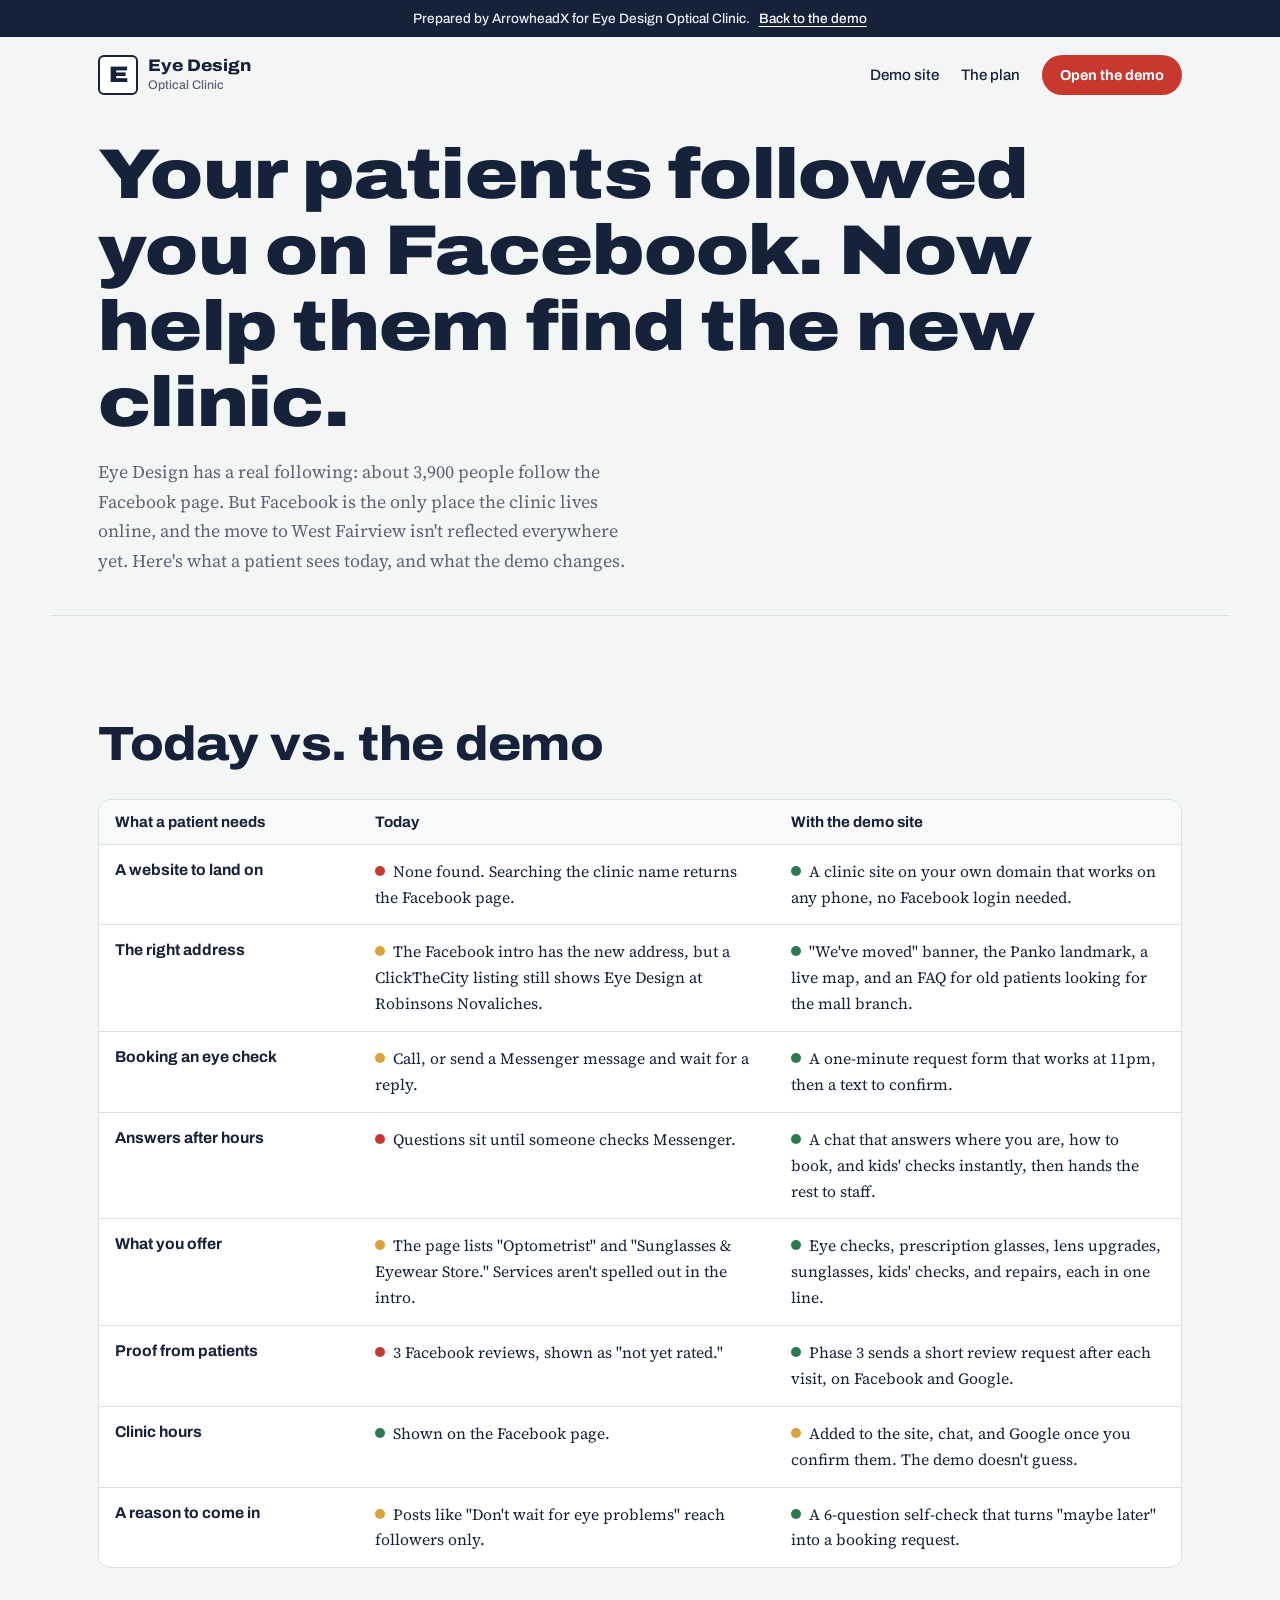
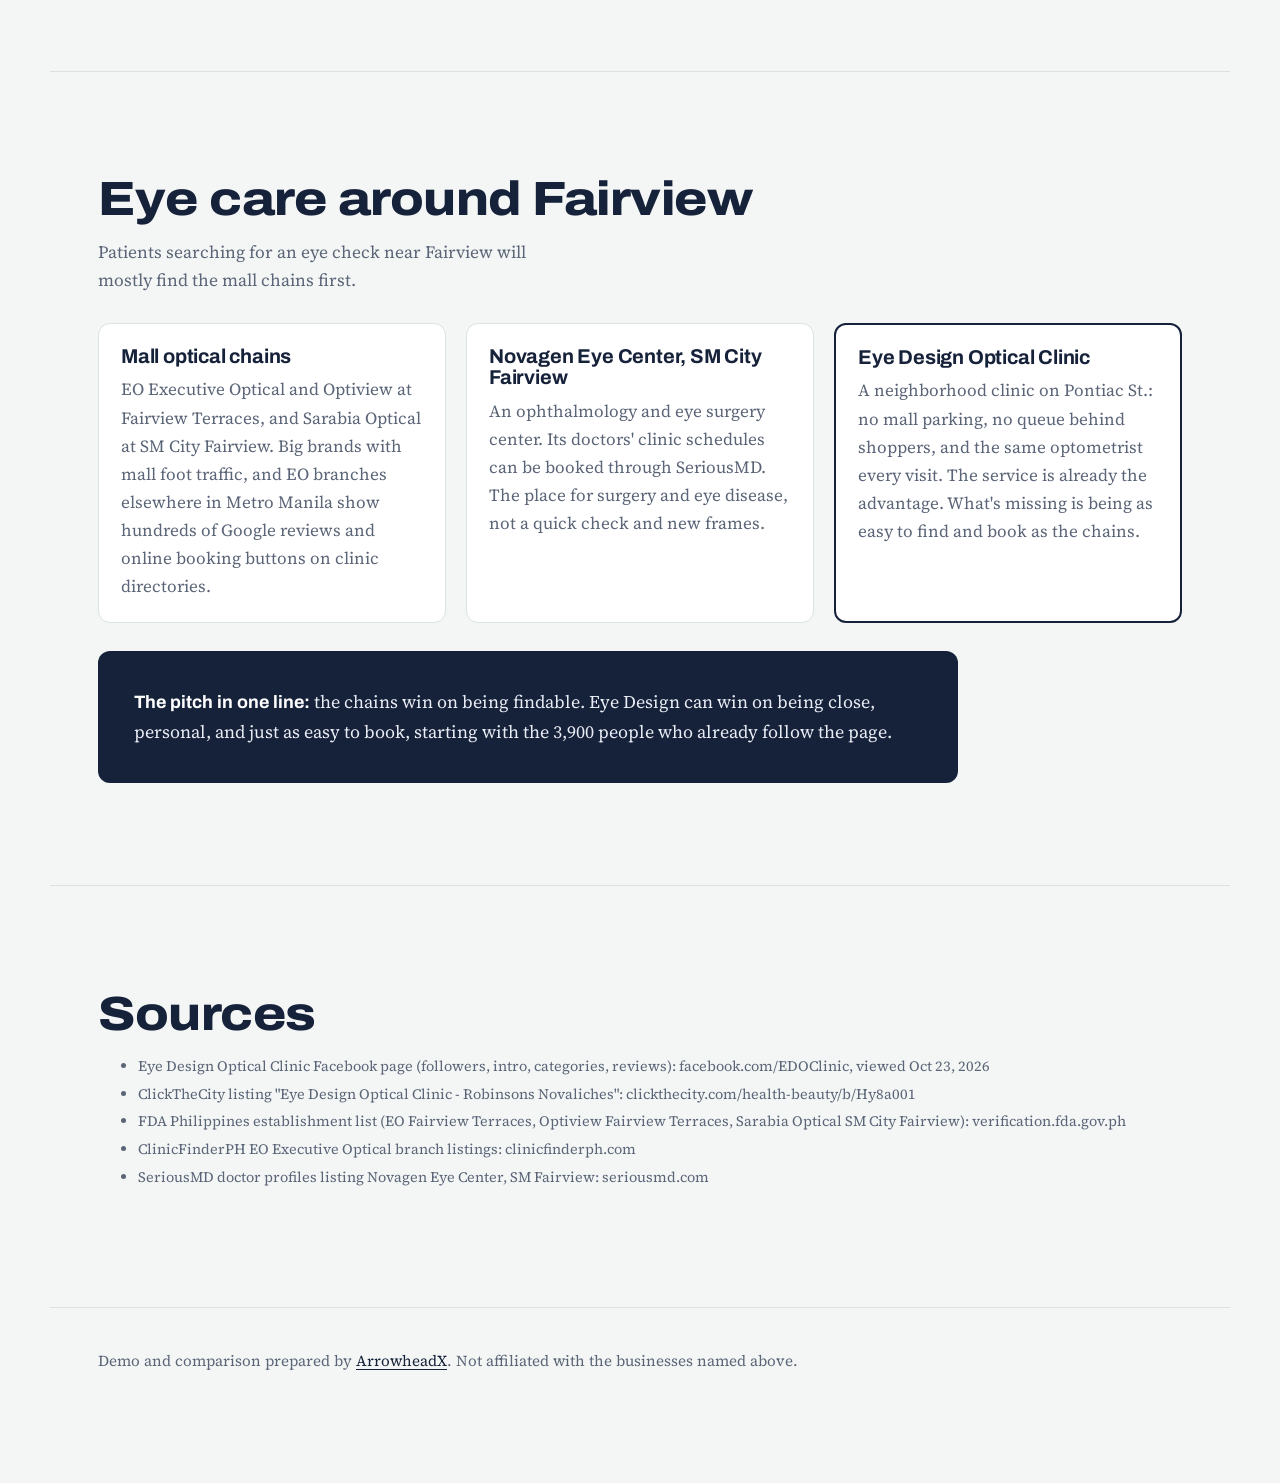
==== compare.html @ 6e3d589e "Eye Design Optical demo, comparison, and plan pages Co-Authored-By: Claude Opus 5.5 <noreply@anthrop" ====
<!doctype html>
<html lang="en">
<head>
<meta charset="utf-8">
<meta name="viewport" content="width=device-width, initial-scale=1">
<title>Eye Design Optical Clinic: today vs. the demo</title>
<meta name="description" content="How Eye Design Optical Clinic's current online presence compares with the ArrowheadX demo site, and with other eye care options in Fairview.">
<meta name="robots" content="noindex, nofollow">
<link rel="preconnect" href="https://fonts.googleapis.com">
<link rel="preconnect" href="https://fonts.gstatic.com" crossorigin>
<link href="https://fonts.googleapis.com/css2?family=Archivo:wdth,wght@62..125,400..900&family=Source+Serif+4:opsz,wght@8..60,400;8..60,600&display=swap" rel="stylesheet">
<link rel="stylesheet" href="styles.css">
<link rel="icon" href="data:image/svg+xml,%3Csvg xmlns='http://www.w3.org/2000/svg' viewBox='0 0 32 32'%3E%3Crect width='32' height='32' rx='6' fill='%23ffffff'/%3E%3Cpath d='M8 8h16v4H13v2h9v4h-9v2h11v4H8z' fill='%2316213A'/%3E%3C/svg%3E">
</head>
<body>
<div class="demo-bar" role="note">Prepared by ArrowheadX for Eye Design Optical Clinic. <a href="/">Back to the demo</a></div>

<header class="top">
  <a class="brand" href="/" aria-label="Back to the demo site">
    <span class="brand-mark" aria-hidden="true">E</span>
    <span class="brand-name">Eye Design<br><small>Optical Clinic</small></span>
  </a>
  <nav aria-label="Pages">
    <a href="/">Demo site</a>
    <a href="pitch">The plan</a>
    <a class="btn btn-red btn-sm" href="/">Open the demo</a>
  </nav>
</header>

<main>
<section class="page-head">
  <h1>Your patients followed you on Facebook. Now help them find the new clinic.</h1>
  <p>Eye Design has a real following: about 3,900 people follow the Facebook page. But Facebook is the only place the clinic lives online, and the move to West Fairview isn't reflected everywhere yet. Here's what a patient sees today, and what the demo changes.</p>
</section>

<section class="section" aria-labelledby="t1">
  <h2 id="t1">Today vs. the demo</h2>
  <div class="tbl-wrap">
    <table>
      <thead><tr><th scope="col">What a patient needs</th><th scope="col">Today</th><th scope="col">With the demo site</th></tr></thead>
      <tbody>
        <tr><th scope="row">A website to land on</th>
          <td><span class="mark no"></span>None found. Searching the clinic name returns the Facebook page.</td>
          <td><span class="mark yes"></span>A clinic site on your own domain that works on any phone, no Facebook login needed.</td></tr>
        <tr><th scope="row">The right address</th>
          <td><span class="mark part"></span>The Facebook intro has the new address, but a ClickTheCity listing still shows Eye Design at Robinsons Novaliches.</td>
          <td><span class="mark yes"></span>"We've moved" banner, the Panko landmark, a live map, and an FAQ for old patients looking for the mall branch.</td></tr>
        <tr><th scope="row">Booking an eye check</th>
          <td><span class="mark part"></span>Call, or send a Messenger message and wait for a reply.</td>
          <td><span class="mark yes"></span>A one-minute request form that works at 11pm, then a text to confirm.</td></tr>
        <tr><th scope="row">Answers after hours</th>
          <td><span class="mark no"></span>Questions sit until someone checks Messenger.</td>
          <td><span class="mark yes"></span>A chat that answers where you are, how to book, and kids' checks instantly, then hands the rest to staff.</td></tr>
        <tr><th scope="row">What you offer</th>
          <td><span class="mark part"></span>The page lists "Optometrist" and "Sunglasses &amp; Eyewear Store." Services aren't spelled out in the intro.</td>
          <td><span class="mark yes"></span>Eye checks, prescription glasses, lens upgrades, sunglasses, kids' checks, and repairs, each in one line.</td></tr>
        <tr><th scope="row">Proof from patients</th>
          <td><span class="mark no"></span>3 Facebook reviews, shown as "not yet rated."</td>
          <td><span class="mark yes"></span>Phase 3 sends a short review request after each visit, on Facebook and Google.</td></tr>
        <tr><th scope="row">Clinic hours</th>
          <td><span class="mark yes"></span>Shown on the Facebook page.</td>
          <td><span class="mark part"></span>Added to the site, chat, and Google once you confirm them. The demo doesn't guess.</td></tr>
        <tr><th scope="row">A reason to come in</th>
          <td><span class="mark part"></span>Posts like "Don't wait for eye problems" reach followers only.</td>
          <td><span class="mark yes"></span>A 6-question self-check that turns "maybe later" into a booking request.</td></tr>
      </tbody>
    </table>
  </div>
</section>

<section class="section" aria-labelledby="t2">
  <h2 id="t2">Eye care around Fairview</h2>
  <p class="section-lede">Patients searching for an eye check near Fairview will mostly find the mall chains first.</p>
  <div class="cols">
    <article class="col">
      <h3>Mall optical chains</h3>
      <p>EO Executive Optical and Optiview at Fairview Terraces, and Sarabia Optical at SM City Fairview. Big brands with mall foot traffic, and EO branches elsewhere in Metro Manila show hundreds of Google reviews and online booking buttons on clinic directories.</p>
    </article>
    <article class="col">
      <h3>Novagen Eye Center, SM City Fairview</h3>
      <p>An ophthalmology and eye surgery center. Its doctors' clinic schedules can be booked through SeriousMD. The place for surgery and eye disease, not a quick check and new frames.</p>
    </article>
    <article class="col us">
      <h3>Eye Design Optical Clinic</h3>
      <p>A neighborhood clinic on Pontiac St.: no mall parking, no queue behind shoppers, and the same optometrist every visit. The service is already the advantage. What's missing is being as easy to find and book as the chains.</p>
    </article>
  </div>
  <div class="callout">
    <strong>The pitch in one line:</strong> the chains win on being findable. Eye Design can win on being close, personal, and just as easy to book, starting with the 3,900 people who already follow the page.
  </div>
</section>

<section class="section" aria-labelledby="t3">
  <h2 id="t3">Sources</h2>
  <ul class="src">
    <li>Eye Design Optical Clinic Facebook page (followers, intro, categories, reviews): facebook.com/EDOClinic, viewed Oct 23, 2026</li>
    <li>ClickTheCity listing "Eye Design Optical Clinic - Robinsons Novaliches": clickthecity.com/health-beauty/b/Hy8a001</li>
    <li>FDA Philippines establishment list (EO Fairview Terraces, Optiview Fairview Terraces, Sarabia Optical SM City Fairview): verification.fda.gov.ph</li>
    <li>ClinicFinderPH EO Executive Optical branch listings: clinicfinderph.com</li>
    <li>SeriousMD doctor profiles listing Novagen Eye Center, SM Fairview: seriousmd.com</li>
  </ul>
</section>
</main>

<footer class="foot">
  <p>Demo and comparison prepared by <a href="https://arrowheadx.ai" rel="noopener">ArrowheadX</a>. Not affiliated with the businesses named above.</p>
</footer>
</body>
</html>
---- styles.css ----
:root{
  --bg:#F3F6F5;
  --panel:#FFFFFF;
  --ink:#16213A;
  --slate:#5B6577;
  --line:#DCE2E0;
  --red:#C9382F;
  --red-d:#A82C24;
  --green:#2D7A4F;
  --green-l:#E4F1EA;
  --red-l:#FBE9E7;
  --r-sm:6px;
  --r:12px;
  --display:"Archivo",system-ui,sans-serif;
  --body:"Source Serif 4",Georgia,serif;
  --gut:clamp(16px,4vw,48px);
  --max:1180px;
}
*{box-sizing:border-box}
html{scroll-behavior:smooth;-webkit-text-size-adjust:100%}
body{margin:0;background:var(--bg);color:var(--ink);font:400 1.0625rem/1.65 var(--body);overflow-x:hidden}
img,iframe,svg{max-width:100%}
a{color:var(--ink);text-underline-offset:3px}
a:hover{color:var(--red)}
:focus-visible{outline:3px solid var(--red);outline-offset:3px;border-radius:4px}
h1,h2,h3{font-family:var(--display);line-height:1.08;margin:0;letter-spacing:-.01em}
h2{font-size:clamp(1.9rem,4.4vw,3rem);font-weight:800;font-stretch:112%}
h3{font-size:1.25rem;font-weight:700}
p{margin:0}
.sr{position:absolute;width:1px;height:1px;overflow:hidden;clip:rect(0 0 0 0);white-space:nowrap}
.skip{position:absolute;left:-999px;top:8px;background:var(--ink);color:#fff;padding:8px 12px;z-index:50}
.skip:focus{left:8px}

/* demo bar */
.demo-bar{background:var(--ink);color:#E8ECF4;font:500 .85rem/1.4 var(--display);padding:9px var(--gut);text-align:center}
.demo-bar a{color:#fff;margin-left:.4em}

/* header */
.top{max-width:var(--max);margin:0 auto;padding:18px var(--gut);display:flex;align-items:center;justify-content:space-between;gap:16px}
.brand{display:flex;align-items:center;gap:10px;text-decoration:none}
.brand-mark{display:grid;place-items:center;width:40px;height:40px;border:2px solid var(--ink);border-radius:var(--r-sm);font:900 1.4rem/1 var(--display);font-stretch:125%;background:var(--panel)}
.brand-name{font:800 1.05rem/1.05 var(--display);font-stretch:110%}
.brand-name small{font-weight:500;font-size:.78rem;color:var(--slate);font-stretch:100%}
.top nav{display:flex;align-items:center;gap:22px;font:500 .95rem var(--display)}
.top nav a:not(.btn){text-decoration:none}
@media (max-width:760px){.top nav a:not(.btn){display:none}}

/* buttons */
.btn{display:inline-flex;align-items:center;justify-content:center;gap:8px;min-height:48px;padding:0 22px;border-radius:999px;font:700 1rem var(--display);text-decoration:none;border:2px solid transparent;cursor:pointer;transition:background .15s,color .15s,transform .15s}
.btn:active{transform:translateY(1px)}
.btn-red{background:var(--red);color:#fff}
.btn-red:hover{background:var(--red-d);color:#fff}
.btn-line{background:transparent;border-color:var(--ink);color:var(--ink)}
.btn-line:hover{background:var(--ink);color:#fff}
.btn-sm{min-height:40px;padding:0 16px;font-size:.9rem}
.btn-block{width:100%}

/* hero */
.hero{max-width:var(--max);margin:0 auto;padding:8px var(--gut) clamp(48px,8vw,96px)}
.moved{display:flex;align-items:center;gap:12px;flex-wrap:wrap;font:600 .92rem/1.3 var(--display);margin-bottom:22px;color:var(--slate)}
.moved-old{text-decoration:line-through;text-decoration-color:var(--red);text-decoration-thickness:2px}
.moved-new{color:var(--ink);background:var(--panel);border:1px solid var(--line);padding:5px 10px;border-radius:999px}
.moved-line{position:relative;width:56px;height:2px;background:var(--line);overflow:hidden}
.moved-line i{position:absolute;inset:0;background:var(--ink);transform:scaleX(0);transform-origin:left;animation:draw 1.1s .3s ease-out forwards}
@keyframes draw{to{transform:scaleX(1)}}

.hero-grid{display:grid;gap:clamp(24px,4vw,56px);grid-template-columns:1fr}
@media (min-width:980px){.hero-grid{grid-template-columns:minmax(0,1.45fr) minmax(0,1fr);align-items:end}}

.chart{margin:0;background:var(--panel);border:1px solid var(--line);border-radius:var(--r);padding:clamp(20px,4vw,44px) clamp(18px,4vw,44px) 20px;box-shadow:0 0 0 8px #fff,0 30px 60px -40px rgba(22,33,58,.45)}
.chart-rows{display:block;font:inherit;margin:0}
.row{display:flex;align-items:baseline;justify-content:space-between;gap:14px;border-bottom:1px solid #EEF1F0;padding:.12em 0}
.row b{font-family:var(--display);font-weight:900;font-stretch:118%;color:var(--ink);letter-spacing:.01em;transition:filter .6s ease}
.row em{font:500 .72rem/1 var(--display);font-style:normal;color:#9AA3B2;flex:none;font-variant-numeric:tabular-nums}
.r1 b{font-size:clamp(3.2rem,11vw,7.6rem);line-height:.95;letter-spacing:.03em}
.r2 b{font-size:clamp(2.6rem,8.6vw,5.9rem);line-height:.98;letter-spacing:.03em}
.r3 b{font-size:clamp(1.25rem,3.2vw,2.2rem);font-weight:800;line-height:1.15}
.r4 b{font-size:clamp(.98rem,2vw,1.35rem);font-weight:700;font-stretch:108%}
.r5 b{font-size:clamp(.82rem,1.4vw,.98rem);font-weight:600;font-stretch:100%;letter-spacing:.02em}
.row:last-child{border-bottom:0}

/* blur states: 0 = out of focus, 1 = closer, 2 = sharp */
.chart[data-lens="0"] .row b{filter:blur(7px)}
.chart[data-lens="1"] .row b{filter:blur(2.6px)}
.chart[data-lens="1"] .r4 b,.chart[data-lens="1"] .r5 b{filter:blur(1.8px)}
.chart[data-lens="2"] .row b{filter:none}

.duo{display:grid;grid-template-columns:1fr 1fr;height:8px;border-radius:999px;overflow:hidden;margin:18px 0 14px}
.duo span:first-child{background:var(--red)}
.duo span:last-child{background:var(--green)}
.lens-q{display:flex;align-items:center;justify-content:space-between;gap:12px;font:600 .98rem var(--display)}
.lens-btns{display:flex;gap:8px}
.lens{width:48px;height:48px;border-radius:50%;border:2px solid var(--ink);background:var(--panel);font:800 1.15rem var(--display);color:var(--ink);cursor:pointer;transition:background .2s,color .2s,transform .2s}
.lens[aria-pressed="true"]{background:var(--ink);color:#fff;transform:scale(1.06)}
.lens.flash{animation:flash .5s ease}
@keyframes flash{50%{transform:scale(1.14)}}

.hero-side{display:grid;gap:22px;padding-bottom:6px}
.lede{font-size:clamp(1.12rem,1.6vw,1.3rem);line-height:1.6;max-width:36ch}
.actions{display:flex;flex-wrap:wrap;gap:12px}
.side-note{color:var(--slate);font-size:.98rem;max-width:40ch}

/* sections */
.section{max-width:var(--max);margin:0 auto;padding:clamp(56px,8vw,104px) var(--gut);border-top:1px solid var(--line)}
.section-lede{color:var(--slate);margin-top:12px;max-width:52ch;font-size:1.08rem}

.svc{margin:36px 0 0;display:grid;grid-template-columns:1fr;border-top:2px solid var(--ink)}
@media (min-width:720px){.svc{grid-template-columns:1fr 1fr;column-gap:56px}}
.svc>div{display:grid;grid-template-columns:minmax(0,13ch) 1fr;gap:18px;padding:20px 0;border-bottom:1px solid var(--line)}
.svc dt{font:800 1.08rem/1.25 var(--display);font-stretch:108%}
.svc dd{margin:0;color:var(--slate)}
@media (max-width:420px){.svc>div{grid-template-columns:1fr;gap:4px}}

/* self-check */
.check-body{display:grid;gap:28px;margin-top:32px}
@media (min-width:900px){.check-body{grid-template-columns:1.4fr 1fr;align-items:start}}
.signs{border:0;margin:0;padding:0;display:grid;gap:10px}
.signs label{display:flex;gap:14px;align-items:flex-start;background:var(--panel);border:1px solid var(--line);border-radius:var(--r-sm);padding:14px 16px;cursor:pointer;transition:border-color .2s,background .2s}
.signs input{appearance:none;flex:none;width:24px;height:24px;margin:1px 0 0;border:2px solid var(--ink);border-radius:50%;display:grid;place-items:center;cursor:pointer}
.signs input::after{content:"";width:12px;height:12px;border-radius:50%;background:var(--red);transform:scale(0);transition:transform .2s}
.signs input:checked::after{transform:scale(1)}
.signs label:has(input:checked){border-color:var(--red);background:var(--red-l)}
.verdict{background:var(--panel);border:1px solid var(--line);border-radius:var(--r);padding:24px;display:grid;gap:16px;position:sticky;top:20px}
.verdict-bar{height:10px;border-radius:999px;background:var(--green-l);overflow:hidden}
.verdict-bar span{display:block;height:100%;width:0;background:var(--green);transition:width .5s ease,background .5s ease}
.verdict.warn .verdict-bar span{background:var(--red)}
#verdict-text{font:600 1.12rem/1.45 var(--display)}

/* booking */
.book{display:grid;gap:36px}
@media (min-width:920px){.book{grid-template-columns:1fr 1.05fr;align-items:start}}
.book-facts{list-style:none;padding:0;margin:24px 0 0;display:grid;gap:10px;font:500 1rem var(--display)}
.book-facts li{display:flex;gap:10px;align-items:center}
.book-facts li::before{content:"";width:10px;height:10px;border-radius:50%;background:var(--green);flex:none}
.slip{position:relative;background:var(--panel);border:1px solid var(--line);border-radius:var(--r);padding:clamp(20px,3.5vw,32px);display:grid;gap:16px;overflow:hidden}
.slip-head{display:flex;align-items:center;gap:12px;font:700 1rem var(--display);padding-bottom:14px;border-bottom:2px solid var(--ink)}
.slip-mark{font:italic 600 1.6rem/1 var(--body);color:var(--red)}
.field{display:grid;gap:6px;border:0;margin:0;padding:0;min-width:0}
.field label,.field legend{font:600 .95rem var(--display)}
.opt{font-weight:400;color:var(--slate)}
.field input,.field select,.field textarea{width:100%;font:400 1rem var(--body);color:var(--ink);background:#FAFBFB;border:1.5px solid #C9D1CF;border-radius:var(--r-sm);padding:12px 14px;min-height:48px}
.field input:focus,.field select:focus,.field textarea:focus{border-color:var(--ink);outline:none;box-shadow:0 0 0 3px rgba(22,33,58,.12)}
.field.bad input{border-color:var(--red)}
.err{display:none;color:var(--red);font:500 .88rem var(--display)}
.field.bad .err{display:block}
.row2{display:grid;gap:16px;grid-template-columns:1fr}
@media (min-width:460px){.row2{grid-template-columns:1.3fr 1fr}}
.who{display:flex;flex-wrap:wrap;gap:8px}
.who legend{margin-bottom:8px;width:100%}
.who label{display:flex;gap:8px;align-items:center;border:1.5px solid #C9D1CF;border-radius:999px;padding:8px 16px;font-weight:500;cursor:pointer}
.who label:has(input:checked){border-color:var(--ink);background:var(--ink);color:#fff}
.who input{accent-color:var(--red)}
.demo-note{font-size:.88rem;color:var(--slate)}
.sent{position:absolute;inset:0;background:var(--panel);display:grid;place-content:center;justify-items:center;text-align:center;gap:12px;padding:24px}
.sent:not([hidden]){animation:fade .35s ease}
.sent[hidden]{display:none}
.sent-lens{width:150px;fill:none;stroke:var(--ink);stroke-width:3;stroke-linecap:round;stroke-linejoin:round}
.sent-lens circle{stroke-dasharray:140;stroke-dashoffset:140;animation:dash .7s ease forwards}
.sent-lens circle:nth-child(2){animation-delay:.15s}
.sent-lens .tick{stroke:var(--green);stroke-width:4;stroke-dasharray:40;stroke-dashoffset:40;animation:dash .4s .75s ease forwards}
.sent h3{font-size:1.6rem;font-stretch:112%}
#sent-text{color:var(--slate);max-width:32ch}
@keyframes dash{to{stroke-dashoffset:0}}
@keyframes fade{from{opacity:0}to{opacity:1}}

/* visit */
.visit{display:grid;gap:32px}
@media (min-width:900px){.visit{grid-template-columns:1fr 1.3fr;align-items:stretch}}
.visit address{font:800 clamp(1.4rem,2.6vw,1.9rem)/1.2 var(--display);font-style:normal;font-stretch:110%;margin-top:20px}
.landmark{margin-top:12px;color:var(--slate);max-width:40ch}
.contact{list-style:none;padding:0;margin:24px 0;display:grid;gap:0;border-top:1px solid var(--line)}
.contact li{display:grid;grid-template-columns:7.5rem 1fr;gap:12px;padding:12px 0;border-bottom:1px solid var(--line)}
.contact span{font:600 .9rem var(--display);color:var(--slate)}
.contact a{overflow-wrap:anywhere}
.map{min-height:340px;border-radius:var(--r);overflow:hidden;border:1px solid var(--line);background:#E7ECEA}
.map iframe{width:100%;height:100%;min-height:340px;border:0;display:block}

/* faq */
.faq h2{margin-bottom:24px}
.faq details{border-bottom:1px solid var(--line);max-width:820px}
.faq summary{list-style:none;cursor:pointer;padding:18px 40px 18px 0;font:700 1.1rem/1.35 var(--display);position:relative}
.faq summary::-webkit-details-marker{display:none}
.faq summary::after{content:"";position:absolute;right:6px;top:50%;width:12px;height:12px;border-right:2.5px solid var(--ink);border-bottom:2.5px solid var(--ink);transform:translateY(-70%) rotate(45deg);transition:transform .25s}
.faq details[open] summary::after{transform:translateY(-30%) rotate(225deg)}
.faq details p{padding:0 0 20px;color:var(--slate);max-width:62ch}
.faq details[open] p{animation:fade .3s ease}

/* footer */
.foot{max-width:var(--max);margin:0 auto;padding:40px var(--gut) 110px;border-top:1px solid var(--line);display:grid;gap:8px;color:var(--slate);font-size:.95rem}
.foot strong{color:var(--ink)}

/* chat */
.chat-fab{position:fixed;right:16px;bottom:16px;z-index:40;display:flex;align-items:center;gap:10px;min-height:52px;padding:0 20px;border-radius:999px;border:0;background:var(--ink);color:#fff;font:700 .98rem var(--display);cursor:pointer;box-shadow:0 12px 30px -10px rgba(22,33,58,.6)}
.chat-dot{width:10px;height:10px;border-radius:50%;background:#4CC38A;box-shadow:0 0 0 0 rgba(76,195,138,.6);animation:pulse 2.4s infinite}
@keyframes pulse{70%{box-shadow:0 0 0 10px rgba(76,195,138,0)}100%{box-shadow:0 0 0 0 rgba(76,195,138,0)}}
.chat{position:fixed;right:16px;bottom:16px;z-index:45;width:min(380px,calc(100vw - 32px));height:min(560px,calc(100dvh - 32px));background:var(--panel);border:1px solid var(--line);border-radius:16px;box-shadow:0 30px 70px -20px rgba(22,33,58,.45);display:flex;flex-direction:column;overflow:hidden}
.chat[hidden]{display:none}
.chat:not([hidden]){animation:rise .25s ease}
@keyframes rise{from{opacity:0;transform:translateY(12px)}to{opacity:1;transform:none}}
.chat-head{display:flex;justify-content:space-between;align-items:center;padding:14px 16px;background:var(--ink);color:#fff}
.chat-head div{display:grid;font-family:var(--display)}
.chat-head span{font-size:.8rem;opacity:.75}
.chat-x{width:40px;height:40px;border:0;background:transparent;color:#fff;font-size:1.6rem;cursor:pointer;border-radius:50%}
.chat-log{flex:1;overflow-y:auto;padding:16px;display:flex;flex-direction:column;gap:10px;font-size:.98rem}
.msg{max-width:85%;padding:10px 14px;border-radius:14px;line-height:1.45}
.msg.bot{background:#EEF2F1;border-bottom-left-radius:4px;align-self:flex-start}
.msg.me{background:var(--ink);color:#fff;border-bottom-right-radius:4px;align-self:flex-end}
.msg a{color:inherit}
.typing{display:flex;gap:4px;padding:14px}
.typing i{width:7px;height:7px;border-radius:50%;background:#9AA3B2;animation:bob 1s infinite}
.typing i:nth-child(2){animation-delay:.15s}.typing i:nth-child(3){animation-delay:.3s}
@keyframes bob{50%{transform:translateY(-4px)}}
.chat-quick{display:flex;gap:8px;overflow-x:auto;padding:0 16px 10px}
.chat-quick button{flex:none;border:1.5px solid var(--line);background:var(--panel);border-radius:999px;padding:8px 12px;font:500 .85rem var(--display);cursor:pointer;color:var(--ink)}
.chat-quick button:hover{border-color:var(--ink)}
.chat-form{display:flex;gap:8px;padding:12px;border-top:1px solid var(--line)}
.chat-form input{flex:1;min-width:0;border:1.5px solid #C9D1CF;border-radius:999px;padding:10px 14px;font:400 1rem var(--body)}
.chat-form button{border:0;background:var(--red);color:#fff;border-radius:999px;padding:0 16px;font:700 .9rem var(--display);cursor:pointer}

/* compare + pitch shared */
.page-head{max-width:var(--max);margin:0 auto;padding:24px var(--gut) 40px}
.page-head h1{font-size:clamp(2.2rem,6vw,4.4rem);font-weight:900;font-stretch:115%;max-width:18ch}
.page-head p{margin-top:16px;color:var(--slate);max-width:60ch;font-size:1.12rem}
.tbl-wrap{overflow-x:auto;margin-top:28px;border:1px solid var(--line);border-radius:var(--r);background:var(--panel)}
table{width:100%;border-collapse:collapse;min-width:640px;font-size:.98rem}
th,td{text-align:left;vertical-align:top;padding:14px 16px;border-bottom:1px solid var(--line)}
thead th{font:700 .95rem var(--display);background:#F8FAF9;position:sticky;top:0}
tbody th{font:700 .98rem/1.35 var(--display);width:24%}
tbody tr:last-child th,tbody tr:last-child td{border-bottom:0}
.mark{display:inline-block;width:10px;height:10px;border-radius:50%;margin-right:8px;vertical-align:1px}
.mark.no{background:var(--red)}
.mark.yes{background:var(--green)}
.mark.part{background:#D9A23A}
.cols{display:grid;gap:20px;margin-top:28px}
@media (min-width:860px){.cols{grid-template-columns:repeat(3,1fr)}}
.col{background:var(--panel);border:1px solid var(--line);border-radius:var(--r);padding:22px}
.col h3{margin-bottom:8px}
.col p{color:var(--slate)}
.col.us{border:2px solid var(--ink)}
.callout{margin-top:28px;background:var(--ink);color:#E8ECF4;border-radius:var(--r);padding:clamp(22px,4vw,36px);font-size:1.12rem;max-width:860px}
.callout strong{color:#fff;font-family:var(--display)}
.src{font-size:.9rem;color:var(--slate)}
.src li{margin:4px 0;overflow-wrap:anywhere}

/* pitch */
.phases{list-style:none;padding:0;margin:32px 0 0;display:grid;gap:0;border-top:2px solid var(--ink);counter-reset:ph}
.phases>li{display:grid;gap:12px;padding:28px 0;border-bottom:1px solid var(--line);counter-increment:ph}
@media (min-width:860px){.phases>li{grid-template-columns:5rem minmax(0,1fr) minmax(0,1.3fr);gap:28px}}
.phases>li::before{content:counter(ph);font:900 2.6rem/1 var(--display);font-stretch:120%;color:var(--red)}
.phases h3{font-size:1.4rem;font-stretch:110%}
.phases .when{display:block;margin-top:6px;font:500 .92rem var(--display);color:var(--slate)}
.phases ul{margin:0;padding-left:1.1em;display:grid;gap:6px}
.proof{display:grid;gap:24px;margin-top:28px}
@media (min-width:900px){.proof{grid-template-columns:1.1fr 1fr;align-items:center}}
.proof blockquote{margin:0;font:700 clamp(1.3rem,2.4vw,1.75rem)/1.3 var(--display);font-stretch:105%}
.proof ul{margin:0;padding-left:1.1em;display:grid;gap:8px}
.price{display:grid;gap:16px;margin-top:28px}
@media (min-width:860px){.price{grid-template-columns:repeat(3,1fr)}}
.price .col .amt{font:900 1.9rem/1 var(--display);font-stretch:112%;margin:12px 0 14px;color:var(--ink)}
.price .col ul{margin:0;padding-left:1.1em;display:grid;gap:6px;color:var(--slate)}
.cta-row{display:flex;flex-wrap:wrap;gap:12px;margin-top:28px}

@media (prefers-reduced-motion:reduce){
  *,*::before,*::after{animation-duration:.001ms!important;animation-delay:0s!important;transition-duration:.001ms!important;scroll-behavior:auto!important}
  .moved-line i{transform:scaleX(1)}
}
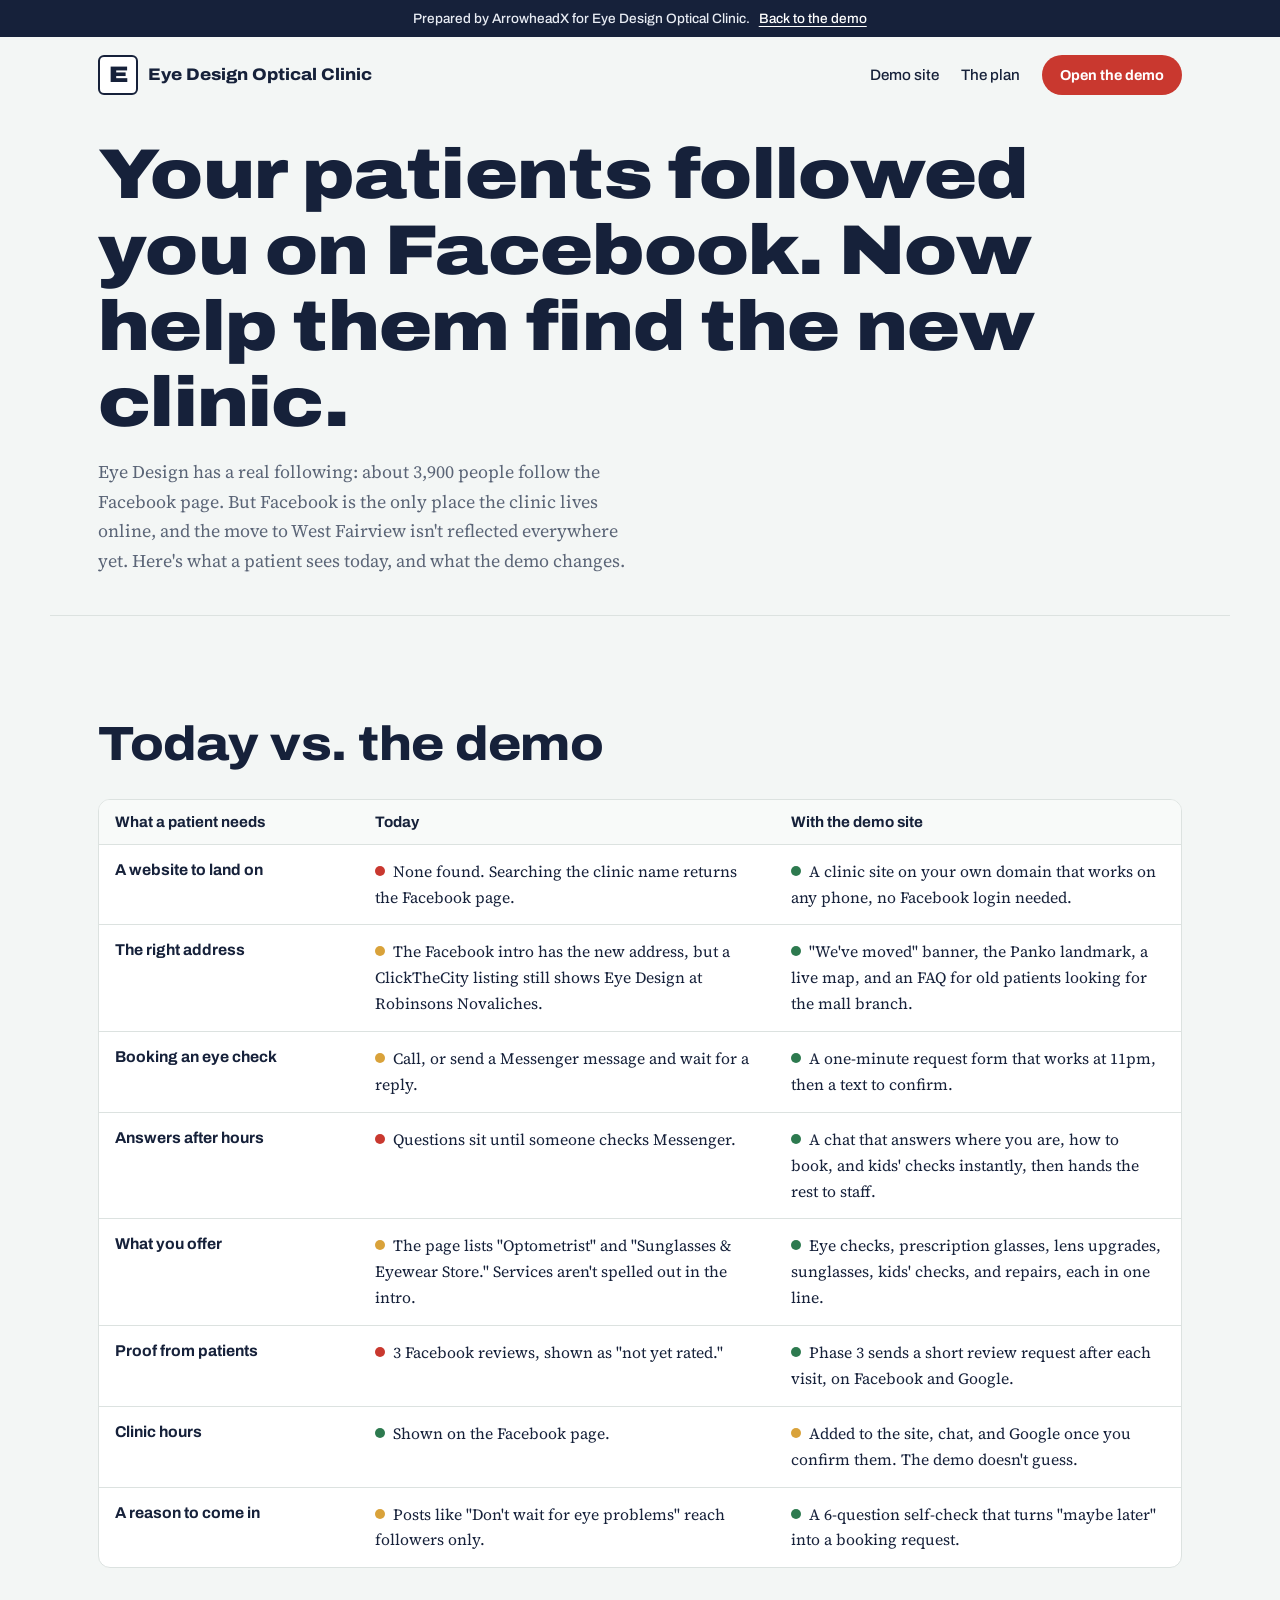
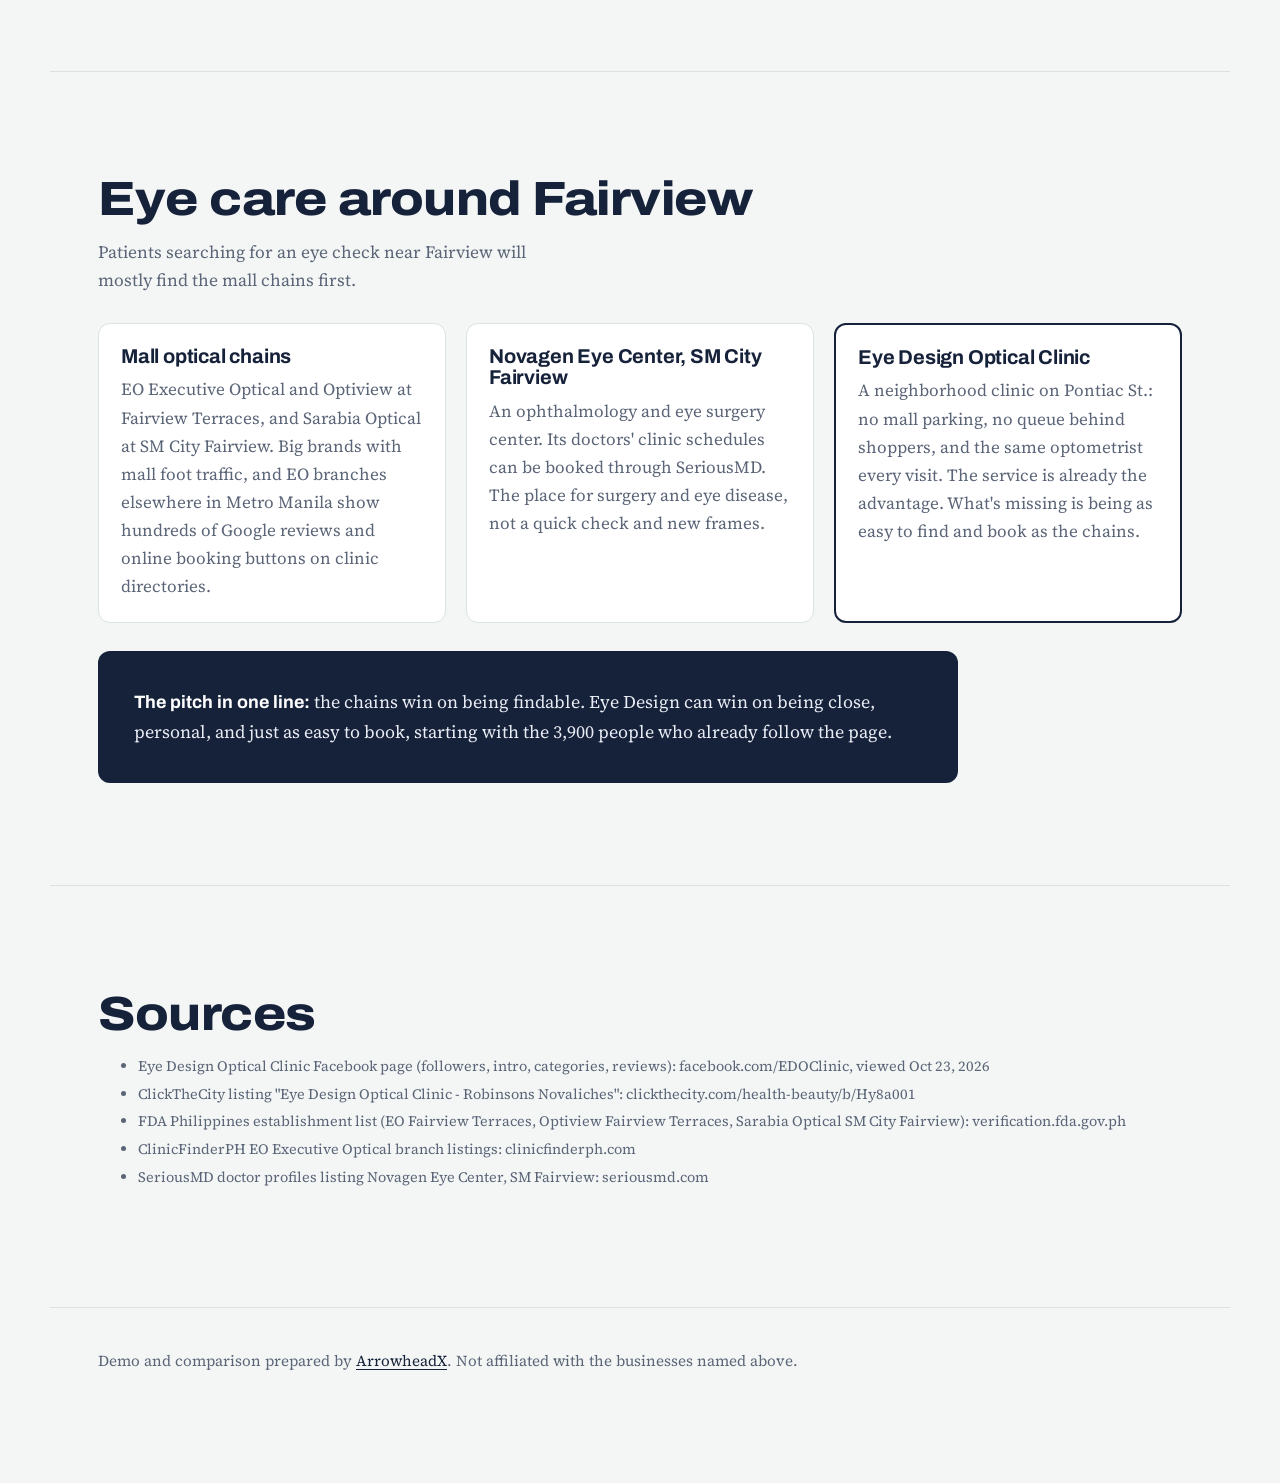
==== commit 094328c5: "Pitch: email contact, trim scope; use full clinic name - Replace call button with email to hello@arr" ====
--- a/compare.html
+++ b/compare.html
@@ -18,7 +18,7 @@
 <header class="top">
   <a class="brand" href="/" aria-label="Back to the demo site">
     <span class="brand-mark" aria-hidden="true">E</span>
-    <span class="brand-name">Eye Design<br><small>Optical Clinic</small></span>
+    <span class="brand-name">Eye Design Optical Clinic</span>
   </a>
   <nav aria-label="Pages">
     <a href="/">Demo site</a>
--- a/styles.css
+++ b/styles.css
@@ -39,7 +39,8 @@
 .top{max-width:var(--max);margin:0 auto;padding:18px var(--gut);display:flex;align-items:center;justify-content:space-between;gap:16px}
 .brand{display:flex;align-items:center;gap:10px;text-decoration:none}
 .brand-mark{display:grid;place-items:center;width:40px;height:40px;border:2px solid var(--ink);border-radius:var(--r-sm);font:900 1.4rem/1 var(--display);font-stretch:125%;background:var(--panel)}
-.brand-name{font:800 1.05rem/1.05 var(--display);font-stretch:110%}
+.brand-name{font:800 1.05rem/1.15 var(--display);font-stretch:108%;max-width:14ch}
+@media (min-width:520px){.brand-name{max-width:none}}
 .brand-name small{font-weight:500;font-size:.78rem;color:var(--slate);font-stretch:100%}
 .top nav{display:flex;align-items:center;gap:22px;font:500 .95rem var(--display)}
 .top nav a:not(.btn){text-decoration:none}
@@ -65,7 +66,7 @@
 @keyframes draw{to{transform:scaleX(1)}}
 
 .hero-grid{display:grid;gap:clamp(24px,4vw,56px);grid-template-columns:1fr}
-@media (min-width:980px){.hero-grid{grid-template-columns:minmax(0,1.45fr) minmax(0,1fr);align-items:end}}
+@media (min-width:980px){.hero-grid{grid-template-columns:minmax(0,1.45fr) minmax(0,1fr);align-items:center}}
 
 .chart{margin:0;background:var(--panel);border:1px solid var(--line);border-radius:var(--r);padding:clamp(20px,4vw,44px) clamp(18px,4vw,44px) 20px;box-shadow:0 0 0 8px #fff,0 30px 60px -40px rgba(22,33,58,.45)}
 .chart-rows{display:block;font:inherit;margin:0}
@@ -191,6 +192,7 @@
 
 /* chat */
 .chat-fab{position:fixed;right:16px;bottom:16px;z-index:40;display:flex;align-items:center;gap:10px;min-height:52px;padding:0 20px;border-radius:999px;border:0;background:var(--ink);color:#fff;font:700 .98rem var(--display);cursor:pointer;box-shadow:0 12px 30px -10px rgba(22,33,58,.6)}
+@media (max-width:520px){.chat-fab{min-height:46px;padding:0 16px;font-size:.9rem}.chat-fab .fab-long{display:none}}
 .chat-dot{width:10px;height:10px;border-radius:50%;background:#4CC38A;box-shadow:0 0 0 0 rgba(76,195,138,.6);animation:pulse 2.4s infinite}
 @keyframes pulse{70%{box-shadow:0 0 0 10px rgba(76,195,138,0)}100%{box-shadow:0 0 0 0 rgba(76,195,138,0)}}
 .chat{position:fixed;right:16px;bottom:16px;z-index:45;width:min(380px,calc(100vw - 32px));height:min(560px,calc(100dvh - 32px));background:var(--panel);border:1px solid var(--line);border-radius:16px;box-shadow:0 30px 70px -20px rgba(22,33,58,.45);display:flex;flex-direction:column;overflow:hidden}
@@ -245,10 +247,11 @@
 /* pitch */
 .phases{list-style:none;padding:0;margin:32px 0 0;display:grid;gap:0;border-top:2px solid var(--ink);counter-reset:ph}
 .phases>li{display:grid;gap:12px;padding:28px 0;border-bottom:1px solid var(--line);counter-increment:ph}
-@media (min-width:860px){.phases>li{grid-template-columns:5rem minmax(0,1fr) minmax(0,1.3fr);gap:28px}}
+@media (min-width:860px){.phases>li{grid-template-columns:4rem minmax(0,1fr) minmax(0,1.5fr);gap:28px}}
 .phases>li::before{content:counter(ph);font:900 2.6rem/1 var(--display);font-stretch:120%;color:var(--red)}
 .phases h3{font-size:1.4rem;font-stretch:110%}
 .phases .when{display:block;margin-top:6px;font:500 .92rem var(--display);color:var(--slate)}
+.ph-body{display:grid;gap:14px}
 .phases ul{margin:0;padding-left:1.1em;display:grid;gap:6px}
 .proof{display:grid;gap:24px;margin-top:28px}
 @media (min-width:900px){.proof{grid-template-columns:1.1fr 1fr;align-items:center}}
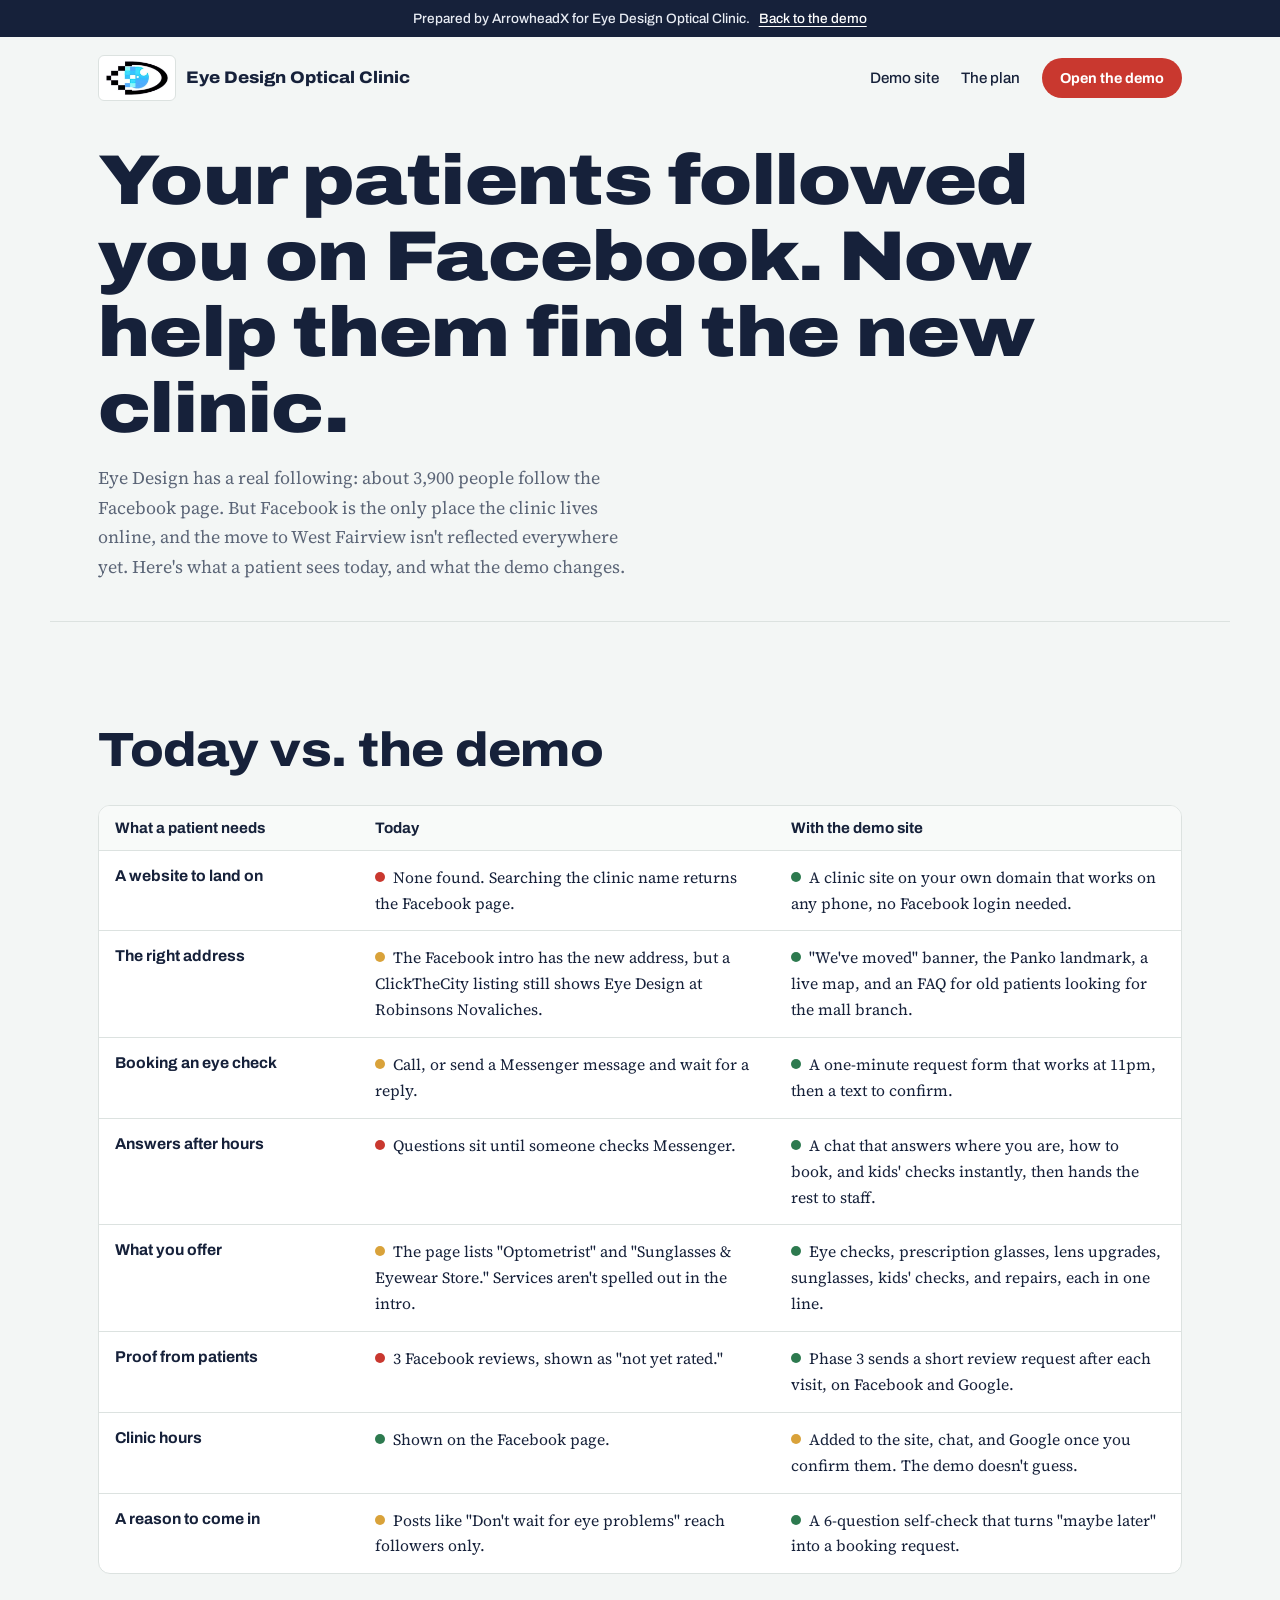
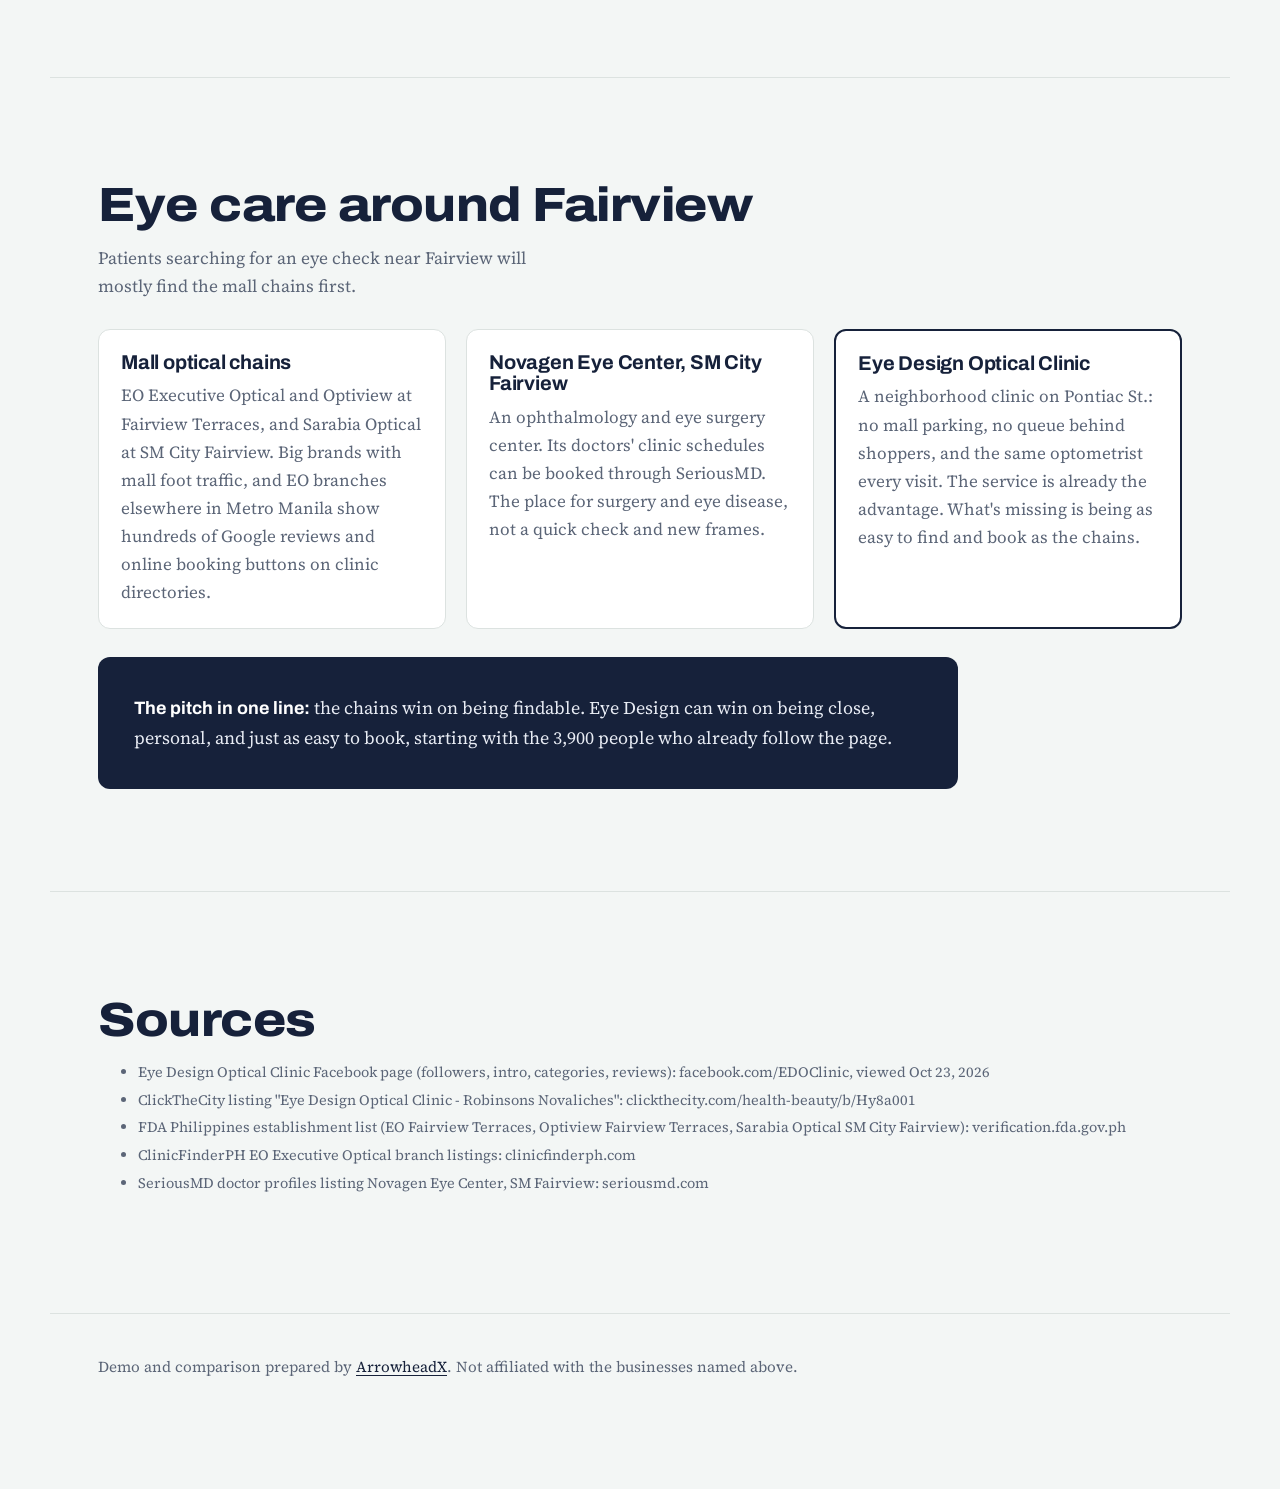
==== commit b1aa242d: "Use the clinic's real logo in header, footer, and favicon Co-Authored-By: Claude Opus 5.5 <noreply@a" ====
--- a/compare.html
+++ b/compare.html
@@ -10,14 +10,15 @@
 <link rel="preconnect" href="https://fonts.gstatic.com" crossorigin>
 <link href="https://fonts.googleapis.com/css2?family=Archivo:wdth,wght@62..125,400..900&family=Source+Serif+4:opsz,wght@8..60,400;8..60,600&display=swap" rel="stylesheet">
 <link rel="stylesheet" href="styles.css">
-<link rel="icon" href="data:image/svg+xml,%3Csvg xmlns='http://www.w3.org/2000/svg' viewBox='0 0 32 32'%3E%3Crect width='32' height='32' rx='6' fill='%23ffffff'/%3E%3Cpath d='M8 8h16v4H13v2h9v4h-9v2h11v4H8z' fill='%2316213A'/%3E%3C/svg%3E">
+<link rel="icon" type="image/png" href="/assets/favicon.png">
+<link rel="apple-touch-icon" href="/assets/apple-touch-icon.png">
 </head>
 <body>
 <div class="demo-bar" role="note">Prepared by ArrowheadX for Eye Design Optical Clinic. <a href="/">Back to the demo</a></div>
 
 <header class="top">
   <a class="brand" href="/" aria-label="Back to the demo site">
-    <span class="brand-mark" aria-hidden="true">E</span>
+    <img class="brand-logo" src="/assets/logo-mark-240.png" alt="" width="80" height="45">
     <span class="brand-name">Eye Design Optical Clinic</span>
   </a>
   <nav aria-label="Pages">
--- a/styles.css
+++ b/styles.css
@@ -38,6 +38,8 @@
 /* header */
 .top{max-width:var(--max);margin:0 auto;padding:18px var(--gut);display:flex;align-items:center;justify-content:space-between;gap:16px}
 .brand{display:flex;align-items:center;gap:10px;text-decoration:none}
+.brand-logo{display:block;height:46px;width:auto;background:#fff;border-radius:var(--r-sm);padding:4px 6px;border:1px solid var(--line)}
+.foot-logo{width:140px;height:auto;margin-bottom:8px;border-radius:var(--r-sm)}
 .brand-mark{display:grid;place-items:center;width:40px;height:40px;border:2px solid var(--ink);border-radius:var(--r-sm);font:900 1.4rem/1 var(--display);font-stretch:125%;background:var(--panel)}
 .brand-name{font:800 1.05rem/1.15 var(--display);font-stretch:108%;max-width:14ch}
 @media (min-width:520px){.brand-name{max-width:none}}
@@ -45,6 +47,8 @@
 .top nav{display:flex;align-items:center;gap:22px;font:500 .95rem var(--display)}
 .top nav a:not(.btn){text-decoration:none}
 @media (max-width:760px){.top nav a:not(.btn){display:none}}
+.show-sm{display:none}
+@media (max-width:480px){.hide-sm{display:none}.show-sm{display:inline}.brand-logo{height:40px}}
 
 /* buttons */
 .btn{display:inline-flex;align-items:center;justify-content:center;gap:8px;min-height:48px;padding:0 22px;border-radius:999px;font:700 1rem var(--display);text-decoration:none;border:2px solid transparent;cursor:pointer;transition:background .15s,color .15s,transform .15s}
